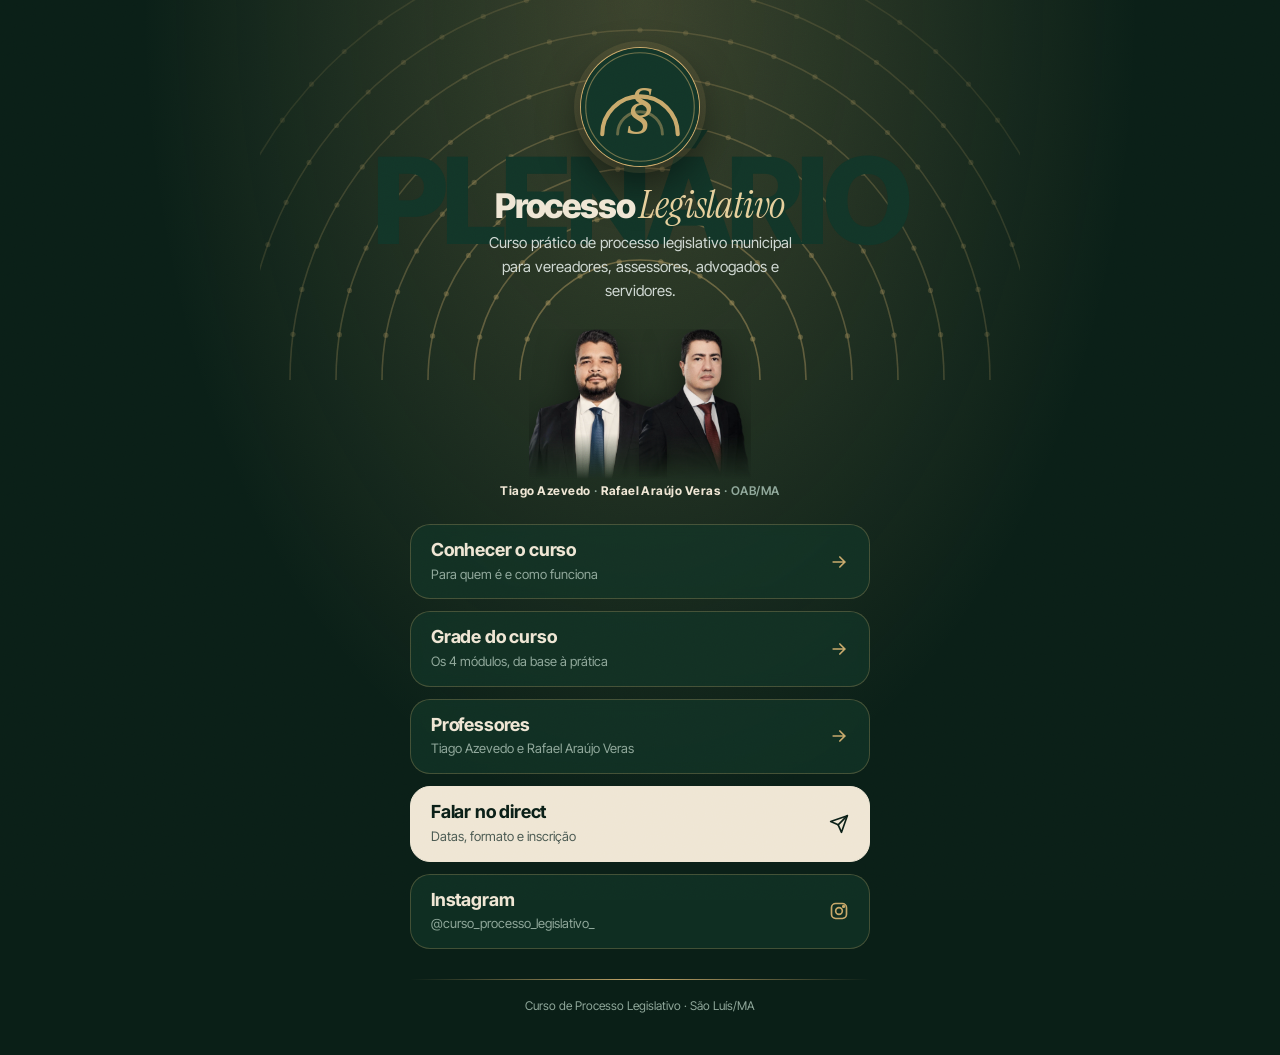
==== bio/index.html @ 1306e3df "Site principal e mini site da bio do Curso de Processo Legislativo Claude-Session: https://claude.ai" ====
<!doctype html><html lang="pt-BR"><head><meta charset="utf-8"><meta name="viewport" content="width=device-width,initial-scale=1,viewport-fit=cover">
<title>Curso de Processo Legislativo · Links</title><meta name="description" content="Links oficiais do Curso de Processo Legislativo: conheça o curso, a grade, os professores e fale no direct."><link rel="canonical" href="https://cursoprocessolegislativo.pages.dev/bio/"><meta name="theme-color" content="#0A1F17">
<meta property="og:type" content="website"><meta property="og:locale" content="pt_BR"><meta property="og:site_name" content="Curso de Processo Legislativo"><meta property="og:title" content="Curso de Processo Legislativo · Links"><meta property="og:description" content="Links oficiais do Curso de Processo Legislativo: conheça o curso, a grade, os professores e fale no direct."><meta property="og:url" content="https://cursoprocessolegislativo.pages.dev/bio/"><meta property="og:image" content="https://cursoprocessolegislativo.pages.dev/assets/og.jpg"><meta property="og:image:width" content="1200"><meta property="og:image:height" content="630"><meta name="twitter:card" content="summary_large_image">
<script>document.documentElement.classList.add('js')</script><link rel="icon" href="/assets/simbolo.svg" type="image/svg+xml"><link rel="apple-touch-icon" href="/assets/avatar.png"><link rel="preconnect" href="https://fonts.googleapis.com"><link rel="preconnect" href="https://fonts.gstatic.com" crossorigin><link href="https://fonts.googleapis.com/css2?family=Inter+Tight:wght@400;500;600;700;800&family=Instrument+Serif:ital@0;1&display=swap" rel="stylesheet"><link rel="stylesheet" href="/assets/estilo.css"><style>
.bio{position:relative;overflow:hidden;min-height:100svh;background:radial-gradient(ellipse at 50% 0%,rgba(200,169,107,.26),transparent 55%),var(--v);padding:48px 16px 40px}
.bio .arcos{position:absolute;left:50%;top:-40px;transform:translateX(-50%);width:760px;max-width:none;pointer-events:none;opacity:.75}
.bio .gig{position:absolute;left:50%;top:150px;transform:translateX(-50%);font:800 120px/.85 'Inter Tight';letter-spacing:-.05em;color:var(--v2);white-space:nowrap;pointer-events:none}
.bio .cx{position:relative;max-width:460px;margin:0 auto;text-align:center}
.bio .av{width:118px;height:118px;margin:0 auto;border-radius:50%;box-shadow:0 0 0 1px var(--la),0 0 0 7px rgba(200,169,107,.12),0 18px 40px rgba(0,0,0,.5)}
.bio h1{font-size:34px;margin:22px 0 8px}
.bio .sub{color:#cfd8d2;font-size:15px;max-width:34ch;margin:0 auto}
.bio .duo{display:flex;justify-content:center;margin:26px auto 4px;height:150px;position:relative}
.bio .duo img{height:150px;width:auto;filter:drop-shadow(0 14px 18px rgba(0,0,0,.5)) saturate(.92) sepia(.12);-webkit-mask-image:linear-gradient(180deg,#000 70%,transparent);mask-image:linear-gradient(180deg,#000 70%,transparent)}
.bio .duo img+img{margin-left:-28px}
.bio .nm{font:600 12px 'Inter Tight';color:var(--mu);letter-spacing:.04em}
.bio .nm b{color:var(--cr)}
.links{display:grid;gap:12px;margin-top:26px;text-align:left}
.lk{display:flex;align-items:center;gap:16px;min-height:72px;padding:14px 20px;border-radius:20px;text-decoration:none;border:1px solid var(--linha);background:rgba(18,53,40,.72);backdrop-filter:blur(6px);transition:transform .2s,border-color .2s}
.lk:hover{transform:translateY(-2px);border-color:var(--la)}
.lk .tx{flex:1}.lk b{display:block;font:700 18px/1.2 'Inter Tight';letter-spacing:-.01em}.lk small{display:block;color:var(--mu);font-size:13px;margin-top:3px}
.lk svg{width:20px;height:20px;flex:none;color:var(--la)}
.lk.cr{background:var(--cr);color:var(--v);border-color:var(--cr)}.lk.cr small{color:#4b5a52}.lk.cr svg{color:var(--v)}
.bio .pe{margin-top:30px;color:var(--mu);font-size:12px}
.bio .pe .fio{margin-bottom:16px}
</style></head>
<body><div class="grao" aria-hidden="true"></div>
<main class="bio"><svg class="arcos" viewBox="0 0 760 420" aria-hidden="true" preserveAspectRatio="xMidYMax meet"><path d="M260.0 420A120 120 0 0 1 500.0 420" fill="none" stroke="#C8A96B" stroke-opacity="0.550" stroke-width="1.6"/><circle cx="267.2" cy="379.0" r="2.6" fill="#C8A96B" fill-opacity="0.495"/><circle cx="288.1" cy="342.9" r="2.6" fill="#C8A96B" fill-opacity="0.495"/><circle cx="320.0" cy="316.1" r="2.6" fill="#C8A96B" fill-opacity="0.495"/><circle cx="359.2" cy="301.8" r="2.6" fill="#C8A96B" fill-opacity="0.495"/><circle cx="400.8" cy="301.8" r="2.6" fill="#C8A96B" fill-opacity="0.495"/><circle cx="440.0" cy="316.1" r="2.6" fill="#C8A96B" fill-opacity="0.495"/><circle cx="471.9" cy="342.9" r="2.6" fill="#C8A96B" fill-opacity="0.495"/><circle cx="492.8" cy="379.0" r="2.6" fill="#C8A96B" fill-opacity="0.495"/><path d="M214.0 420A166 166 0 0 1 546.0 420" fill="none" stroke="#C8A96B" stroke-opacity="0.495" stroke-width="1.6"/><circle cx="219.7" cy="377.0" r="2.6" fill="#C8A96B" fill-opacity="0.446"/><circle cx="236.2" cy="337.0" r="2.6" fill="#C8A96B" fill-opacity="0.446"/><circle cx="262.6" cy="302.6" r="2.6" fill="#C8A96B" fill-opacity="0.446"/><circle cx="297.0" cy="276.2" r="2.6" fill="#C8A96B" fill-opacity="0.446"/><circle cx="337.0" cy="259.7" r="2.6" fill="#C8A96B" fill-opacity="0.446"/><circle cx="380.0" cy="254.0" r="2.6" fill="#C8A96B" fill-opacity="0.446"/><circle cx="423.0" cy="259.7" r="2.6" fill="#C8A96B" fill-opacity="0.446"/><circle cx="463.0" cy="276.2" r="2.6" fill="#C8A96B" fill-opacity="0.446"/><circle cx="497.4" cy="302.6" r="2.6" fill="#C8A96B" fill-opacity="0.446"/><circle cx="523.8" cy="337.0" r="2.6" fill="#C8A96B" fill-opacity="0.446"/><circle cx="540.3" cy="377.0" r="2.6" fill="#C8A96B" fill-opacity="0.446"/><path d="M168.0 420A212 212 0 0 1 592.0 420" fill="none" stroke="#C8A96B" stroke-opacity="0.440" stroke-width="1.6"/><circle cx="172.6" cy="375.9" r="2.6" fill="#C8A96B" fill-opacity="0.396"/><circle cx="186.3" cy="333.8" r="2.6" fill="#C8A96B" fill-opacity="0.396"/><circle cx="208.5" cy="295.4" r="2.6" fill="#C8A96B" fill-opacity="0.396"/><circle cx="238.1" cy="262.5" r="2.6" fill="#C8A96B" fill-opacity="0.396"/><circle cx="274.0" cy="236.4" r="2.6" fill="#C8A96B" fill-opacity="0.396"/><circle cx="314.5" cy="218.4" r="2.6" fill="#C8A96B" fill-opacity="0.396"/><circle cx="357.8" cy="209.2" r="2.6" fill="#C8A96B" fill-opacity="0.396"/><circle cx="402.2" cy="209.2" r="2.6" fill="#C8A96B" fill-opacity="0.396"/><circle cx="445.5" cy="218.4" r="2.6" fill="#C8A96B" fill-opacity="0.396"/><circle cx="486.0" cy="236.4" r="2.6" fill="#C8A96B" fill-opacity="0.396"/><circle cx="521.9" cy="262.5" r="2.6" fill="#C8A96B" fill-opacity="0.396"/><circle cx="551.5" cy="295.4" r="2.6" fill="#C8A96B" fill-opacity="0.396"/><circle cx="573.7" cy="333.8" r="2.6" fill="#C8A96B" fill-opacity="0.396"/><circle cx="587.4" cy="375.9" r="2.6" fill="#C8A96B" fill-opacity="0.396"/><path d="M122.0 420A258 258 0 0 1 638.0 420" fill="none" stroke="#C8A96B" stroke-opacity="0.385" stroke-width="1.6"/><circle cx="125.9" cy="375.2" r="2.6" fill="#C8A96B" fill-opacity="0.347"/><circle cx="137.6" cy="331.8" r="2.6" fill="#C8A96B" fill-opacity="0.347"/><circle cx="156.6" cy="291.0" r="2.6" fill="#C8A96B" fill-opacity="0.347"/><circle cx="182.4" cy="254.2" r="2.6" fill="#C8A96B" fill-opacity="0.347"/><circle cx="214.2" cy="222.4" r="2.6" fill="#C8A96B" fill-opacity="0.347"/><circle cx="251.0" cy="196.6" r="2.6" fill="#C8A96B" fill-opacity="0.347"/><circle cx="291.8" cy="177.6" r="2.6" fill="#C8A96B" fill-opacity="0.347"/><circle cx="335.2" cy="165.9" r="2.6" fill="#C8A96B" fill-opacity="0.347"/><circle cx="380.0" cy="162.0" r="2.6" fill="#C8A96B" fill-opacity="0.347"/><circle cx="424.8" cy="165.9" r="2.6" fill="#C8A96B" fill-opacity="0.347"/><circle cx="468.2" cy="177.6" r="2.6" fill="#C8A96B" fill-opacity="0.347"/><circle cx="509.0" cy="196.6" r="2.6" fill="#C8A96B" fill-opacity="0.347"/><circle cx="545.8" cy="222.4" r="2.6" fill="#C8A96B" fill-opacity="0.347"/><circle cx="577.6" cy="254.2" r="2.6" fill="#C8A96B" fill-opacity="0.347"/><circle cx="603.4" cy="291.0" r="2.6" fill="#C8A96B" fill-opacity="0.347"/><circle cx="622.4" cy="331.8" r="2.6" fill="#C8A96B" fill-opacity="0.347"/><circle cx="634.1" cy="375.2" r="2.6" fill="#C8A96B" fill-opacity="0.347"/><path d="M76.0 420A304 304 0 0 1 684.0 420" fill="none" stroke="#C8A96B" stroke-opacity="0.330" stroke-width="1.6"/><circle cx="79.4" cy="374.7" r="2.6" fill="#C8A96B" fill-opacity="0.297"/><circle cx="89.5" cy="330.4" r="2.6" fill="#C8A96B" fill-opacity="0.297"/><circle cx="106.1" cy="288.1" r="2.6" fill="#C8A96B" fill-opacity="0.297"/><circle cx="128.8" cy="248.8" r="2.6" fill="#C8A96B" fill-opacity="0.297"/><circle cx="157.2" cy="213.2" r="2.6" fill="#C8A96B" fill-opacity="0.297"/><circle cx="190.5" cy="182.3" r="2.6" fill="#C8A96B" fill-opacity="0.297"/><circle cx="228.0" cy="156.7" r="2.6" fill="#C8A96B" fill-opacity="0.297"/><circle cx="268.9" cy="137.0" r="2.6" fill="#C8A96B" fill-opacity="0.297"/><circle cx="312.4" cy="123.6" r="2.6" fill="#C8A96B" fill-opacity="0.297"/><circle cx="357.3" cy="116.9" r="2.6" fill="#C8A96B" fill-opacity="0.297"/><circle cx="402.7" cy="116.9" r="2.6" fill="#C8A96B" fill-opacity="0.297"/><circle cx="447.6" cy="123.6" r="2.6" fill="#C8A96B" fill-opacity="0.297"/><circle cx="491.1" cy="137.0" r="2.6" fill="#C8A96B" fill-opacity="0.297"/><circle cx="532.0" cy="156.7" r="2.6" fill="#C8A96B" fill-opacity="0.297"/><circle cx="569.5" cy="182.3" r="2.6" fill="#C8A96B" fill-opacity="0.297"/><circle cx="602.8" cy="213.2" r="2.6" fill="#C8A96B" fill-opacity="0.297"/><circle cx="631.2" cy="248.8" r="2.6" fill="#C8A96B" fill-opacity="0.297"/><circle cx="653.9" cy="288.1" r="2.6" fill="#C8A96B" fill-opacity="0.297"/><circle cx="670.5" cy="330.4" r="2.6" fill="#C8A96B" fill-opacity="0.297"/><circle cx="680.6" cy="374.7" r="2.6" fill="#C8A96B" fill-opacity="0.297"/><path d="M30.0 420A350 350 0 0 1 730.0 420" fill="none" stroke="#C8A96B" stroke-opacity="0.275" stroke-width="1.6"/><circle cx="33.0" cy="374.3" r="2.6" fill="#C8A96B" fill-opacity="0.248"/><circle cx="41.9" cy="329.4" r="2.6" fill="#C8A96B" fill-opacity="0.248"/><circle cx="56.6" cy="286.1" r="2.6" fill="#C8A96B" fill-opacity="0.248"/><circle cx="76.9" cy="245.0" r="2.6" fill="#C8A96B" fill-opacity="0.248"/><circle cx="102.3" cy="206.9" r="2.6" fill="#C8A96B" fill-opacity="0.248"/><circle cx="132.5" cy="172.5" r="2.6" fill="#C8A96B" fill-opacity="0.248"/><circle cx="166.9" cy="142.3" r="2.6" fill="#C8A96B" fill-opacity="0.248"/><circle cx="205.0" cy="116.9" r="2.6" fill="#C8A96B" fill-opacity="0.248"/><circle cx="246.1" cy="96.6" r="2.6" fill="#C8A96B" fill-opacity="0.248"/><circle cx="289.4" cy="81.9" r="2.6" fill="#C8A96B" fill-opacity="0.248"/><circle cx="334.3" cy="73.0" r="2.6" fill="#C8A96B" fill-opacity="0.248"/><circle cx="380.0" cy="70.0" r="2.6" fill="#C8A96B" fill-opacity="0.248"/><circle cx="425.7" cy="73.0" r="2.6" fill="#C8A96B" fill-opacity="0.248"/><circle cx="470.6" cy="81.9" r="2.6" fill="#C8A96B" fill-opacity="0.248"/><circle cx="513.9" cy="96.6" r="2.6" fill="#C8A96B" fill-opacity="0.248"/><circle cx="555.0" cy="116.9" r="2.6" fill="#C8A96B" fill-opacity="0.248"/><circle cx="593.1" cy="142.3" r="2.6" fill="#C8A96B" fill-opacity="0.248"/><circle cx="627.5" cy="172.5" r="2.6" fill="#C8A96B" fill-opacity="0.248"/><circle cx="657.7" cy="206.9" r="2.6" fill="#C8A96B" fill-opacity="0.248"/><circle cx="683.1" cy="245.0" r="2.6" fill="#C8A96B" fill-opacity="0.248"/><circle cx="703.4" cy="286.1" r="2.6" fill="#C8A96B" fill-opacity="0.248"/><circle cx="718.1" cy="329.4" r="2.6" fill="#C8A96B" fill-opacity="0.248"/><circle cx="727.0" cy="374.3" r="2.6" fill="#C8A96B" fill-opacity="0.248"/><path d="M-16.0 420A396 396 0 0 1 776.0 420" fill="none" stroke="#C8A96B" stroke-opacity="0.220" stroke-width="1.6"/><circle cx="-13.3" cy="374.0" r="2.6" fill="#C8A96B" fill-opacity="0.198"/><circle cx="-5.3" cy="328.7" r="2.6" fill="#C8A96B" fill-opacity="0.198"/><circle cx="7.9" cy="284.6" r="2.6" fill="#C8A96B" fill-opacity="0.198"/><circle cx="26.1" cy="242.3" r="2.6" fill="#C8A96B" fill-opacity="0.198"/><circle cx="49.1" cy="202.4" r="2.6" fill="#C8A96B" fill-opacity="0.198"/><circle cx="76.6" cy="165.5" r="2.6" fill="#C8A96B" fill-opacity="0.198"/><circle cx="108.2" cy="132.0" r="2.6" fill="#C8A96B" fill-opacity="0.198"/><circle cx="143.5" cy="102.4" r="2.6" fill="#C8A96B" fill-opacity="0.198"/><circle cx="182.0" cy="77.1" r="2.6" fill="#C8A96B" fill-opacity="0.198"/><circle cx="223.2" cy="56.4" r="2.6" fill="#C8A96B" fill-opacity="0.198"/><circle cx="266.4" cy="40.6" r="2.6" fill="#C8A96B" fill-opacity="0.198"/><circle cx="311.2" cy="30.0" r="2.6" fill="#C8A96B" fill-opacity="0.198"/><circle cx="357.0" cy="24.7" r="2.6" fill="#C8A96B" fill-opacity="0.198"/><circle cx="403.0" cy="24.7" r="2.6" fill="#C8A96B" fill-opacity="0.198"/><circle cx="448.8" cy="30.0" r="2.6" fill="#C8A96B" fill-opacity="0.198"/><circle cx="493.6" cy="40.6" r="2.6" fill="#C8A96B" fill-opacity="0.198"/><circle cx="536.8" cy="56.4" r="2.6" fill="#C8A96B" fill-opacity="0.198"/><circle cx="578.0" cy="77.1" r="2.6" fill="#C8A96B" fill-opacity="0.198"/><circle cx="616.5" cy="102.4" r="2.6" fill="#C8A96B" fill-opacity="0.198"/><circle cx="651.8" cy="132.0" r="2.6" fill="#C8A96B" fill-opacity="0.198"/><circle cx="683.4" cy="165.5" r="2.6" fill="#C8A96B" fill-opacity="0.198"/><circle cx="710.9" cy="202.4" r="2.6" fill="#C8A96B" fill-opacity="0.198"/><circle cx="733.9" cy="242.3" r="2.6" fill="#C8A96B" fill-opacity="0.198"/><circle cx="752.1" cy="284.6" r="2.6" fill="#C8A96B" fill-opacity="0.198"/><circle cx="765.3" cy="328.7" r="2.6" fill="#C8A96B" fill-opacity="0.198"/><circle cx="773.3" cy="374.0" r="2.6" fill="#C8A96B" fill-opacity="0.198"/><path d="M-62.0 420A442 442 0 0 1 822.0 420" fill="none" stroke="#C8A96B" stroke-opacity="0.165" stroke-width="1.6"/><circle cx="-59.6" cy="373.8" r="2.6" fill="#C8A96B" fill-opacity="0.149"/><circle cx="-52.3" cy="328.1" r="2.6" fill="#C8A96B" fill-opacity="0.149"/><circle cx="-40.4" cy="283.4" r="2.6" fill="#C8A96B" fill-opacity="0.149"/><circle cx="-23.8" cy="240.2" r="2.6" fill="#C8A96B" fill-opacity="0.149"/><circle cx="-2.8" cy="199.0" r="2.6" fill="#C8A96B" fill-opacity="0.149"/><circle cx="22.4" cy="160.2" r="2.6" fill="#C8A96B" fill-opacity="0.149"/><circle cx="51.5" cy="124.2" r="2.6" fill="#C8A96B" fill-opacity="0.149"/><circle cx="84.2" cy="91.5" r="2.6" fill="#C8A96B" fill-opacity="0.149"/><circle cx="120.2" cy="62.4" r="2.6" fill="#C8A96B" fill-opacity="0.149"/><circle cx="159.0" cy="37.2" r="2.6" fill="#C8A96B" fill-opacity="0.149"/><circle cx="200.2" cy="16.2" r="2.6" fill="#C8A96B" fill-opacity="0.149"/><circle cx="243.4" cy="-0.4" r="2.6" fill="#C8A96B" fill-opacity="0.149"/><circle cx="288.1" cy="-12.3" r="2.6" fill="#C8A96B" fill-opacity="0.149"/><circle cx="333.8" cy="-19.6" r="2.6" fill="#C8A96B" fill-opacity="0.149"/><circle cx="380.0" cy="-22.0" r="2.6" fill="#C8A96B" fill-opacity="0.149"/><circle cx="426.2" cy="-19.6" r="2.6" fill="#C8A96B" fill-opacity="0.149"/><circle cx="471.9" cy="-12.3" r="2.6" fill="#C8A96B" fill-opacity="0.149"/><circle cx="516.6" cy="-0.4" r="2.6" fill="#C8A96B" fill-opacity="0.149"/><circle cx="559.8" cy="16.2" r="2.6" fill="#C8A96B" fill-opacity="0.149"/><circle cx="601.0" cy="37.2" r="2.6" fill="#C8A96B" fill-opacity="0.149"/><circle cx="639.8" cy="62.4" r="2.6" fill="#C8A96B" fill-opacity="0.149"/><circle cx="675.8" cy="91.5" r="2.6" fill="#C8A96B" fill-opacity="0.149"/><circle cx="708.5" cy="124.2" r="2.6" fill="#C8A96B" fill-opacity="0.149"/><circle cx="737.6" cy="160.2" r="2.6" fill="#C8A96B" fill-opacity="0.149"/><circle cx="762.8" cy="199.0" r="2.6" fill="#C8A96B" fill-opacity="0.149"/><circle cx="783.8" cy="240.2" r="2.6" fill="#C8A96B" fill-opacity="0.149"/><circle cx="800.4" cy="283.4" r="2.6" fill="#C8A96B" fill-opacity="0.149"/><circle cx="812.3" cy="328.1" r="2.6" fill="#C8A96B" fill-opacity="0.149"/><circle cx="819.6" cy="373.8" r="2.6" fill="#C8A96B" fill-opacity="0.149"/></svg><div class="gig" aria-hidden="true">PLENÁRIO</div>
<div class="cx">
 <img class="av" src="/assets/simbolo.svg" alt="Símbolo do Curso de Processo Legislativo" width="118" height="118">
 <h1 class="t">Processo <span class="it">Legislativo</span></h1>
 <p class="sub">Curso prático de processo legislativo municipal para vereadores, assessores, advogados e servidores.</p>
 <div class="duo" aria-hidden="true"><img src="/assets/tiago.webp" alt="" width="139" height="150"><img src="/assets/rafael.webp" alt="" width="112" height="150"></div>
 <div class="nm"><b>Tiago Azevedo</b> · <b>Rafael Araújo Veras</b> · OAB/MA</div>
 <nav class="links" aria-label="Links"><a class="lk li" href="/#publico"><span class="tx"><b>Conhecer o curso</b><small>Para quem é e como funciona</small></span><svg viewBox="0 0 24 24" fill="none" stroke="currentColor" stroke-width="2" stroke-linecap="round" aria-hidden="true"><path d="M5 12h14M13 6l6 6-6 6"/></svg></a><a class="lk li" href="/#grade"><span class="tx"><b>Grade do curso</b><small>Os 4 módulos, da base à prática</small></span><svg viewBox="0 0 24 24" fill="none" stroke="currentColor" stroke-width="2" stroke-linecap="round" aria-hidden="true"><path d="M5 12h14M13 6l6 6-6 6"/></svg></a><a class="lk li" href="/#professores"><span class="tx"><b>Professores</b><small>Tiago Azevedo e Rafael Araújo Veras</small></span><svg viewBox="0 0 24 24" fill="none" stroke="currentColor" stroke-width="2" stroke-linecap="round" aria-hidden="true"><path d="M5 12h14M13 6l6 6-6 6"/></svg></a><a class="lk cr" href="https://ig.me/m/curso_processo_legislativo_" target="_blank" rel="noopener"><span class="tx"><b>Falar no direct</b><small>Datas, formato e inscrição</small></span><svg viewBox="0 0 24 24" fill="none" stroke="currentColor" stroke-width="2" stroke-linecap="round" stroke-linejoin="round" aria-hidden="true"><path d="M22 2 11 13"/><path d="M22 2 15 22l-4-9-9-4 20-7z"/></svg></a><a class="lk li" href="https://instagram.com/curso_processo_legislativo_" target="_blank" rel="noopener"><span class="tx"><b>Instagram</b><small>@curso_processo_legislativo_</small></span><svg viewBox="0 0 24 24" fill="none" stroke="currentColor" stroke-width="2" aria-hidden="true"><rect x="3" y="3" width="18" height="18" rx="5"/><circle cx="12" cy="12" r="4"/><circle cx="17.5" cy="6.5" r="1" fill="currentColor"/></svg></a></nav>
 <div class="pe"><hr class="fio">Curso de Processo Legislativo · São Luís/MA</div>
</div></main></body></html>
---- assets/estilo.css ----
/* Curso de Processo Legislativo · identidade "Hemiciclo Premium" (conta Leandro, 08/11/2026) */
:root{--v:#0A1F17;--v2:#123528;--cr:#EFE6D4;--la:#C8A96B;--la2:#E6CF9C;--mu:#8FA79A;--linha:rgba(200,169,107,.28);--g:clamp(16px,5vw,72px);--max:1200px}
*{box-sizing:border-box;margin:0;padding:0}
html{scroll-behavior:smooth;-webkit-text-size-adjust:100%}
body{background:var(--v);color:var(--cr);font:400 17px/1.6 'Inter Tight',system-ui,sans-serif;overflow-x:clip;-webkit-font-smoothing:antialiased}
img{display:block;max-width:100%}
a{color:inherit}
.it{font-family:'Instrument Serif',Georgia,serif;font-style:italic;font-weight:400;letter-spacing:-.01em;color:var(--la2)}
.rot{font:600 12px/1.2 'Inter Tight';letter-spacing:.24em;text-transform:uppercase;color:var(--la)}
.t{font-weight:800;letter-spacing:-.035em;line-height:1}
.t .it{font-size:1.14em;line-height:.9}
.grao{position:fixed;inset:0;pointer-events:none;z-index:50;opacity:.08;mix-blend-mode:overlay;background-image:url("data:image/svg+xml,%3Csvg xmlns='http://www.w3.org/2000/svg' width='220' height='220'%3E%3Cfilter id='n'%3E%3CfeTurbulence type='fractalNoise' baseFrequency='.9' numOctaves='3'/%3E%3C/filter%3E%3Crect width='100%25' height='100%25' filter='url(%23n)'/%3E%3C/svg%3E")}
.wrap{width:100%;max-width:var(--max);margin:0 auto;padding:0 var(--g)}
.fio{height:1px;background:linear-gradient(90deg,transparent,var(--la),transparent);border:0}
/* marca */
.marca{display:flex;align-items:center;gap:12px;text-decoration:none}
.marca img{width:46px;height:46px}
.marca b{display:block;font:800 19px/1 'Inter Tight';letter-spacing:-.03em}
.marca b .it{font-size:22px}
.marca small{display:block;font:600 9px/1 'Inter Tight';letter-spacing:.3em;text-transform:uppercase;color:var(--mu);margin-top:6px}
/* botões */
.btn{display:inline-flex;align-items:center;justify-content:center;gap:10px;min-height:52px;padding:0 26px;border-radius:99px;font:700 16px/1 'Inter Tight';text-decoration:none;transition:transform .2s,background .2s,border-color .2s}
.btn:hover{transform:translateY(-2px)}
.btn-cr{background:var(--cr);color:var(--v)}
.btn-cr:hover{background:#fff}
.btn-li{border:1px solid var(--linha);color:var(--cr)}
.btn-li:hover{border-color:var(--la)}
.btn svg{width:18px;height:18px;flex:none}
:focus-visible{outline:2px solid var(--la);outline-offset:3px}
/* topo */
.topo{position:absolute;top:0;left:0;right:0;z-index:10;padding:20px 0}
.topo .wrap{display:flex;align-items:center;justify-content:space-between;gap:16px}
.topo nav{display:flex;gap:28px;font:600 14px 'Inter Tight'}
.topo nav a{text-decoration:none;color:var(--mu)}
.topo nav a:hover{color:var(--cr)}
.topo .btn{min-height:42px;padding:0 18px;font-size:14px}
@media (max-width:900px){.topo nav{display:none}}
@media (max-width:420px){.topo .btn{display:none}}
/* herói */
.heroi{position:relative;overflow:hidden;min-height:100svh;padding:110px 0 56px;background:radial-gradient(ellipse at 62% 28%,rgba(200,169,107,.24),transparent 58%),var(--v);display:flex;flex-direction:column;justify-content:flex-end}
.heroi .arcos{position:absolute;right:-12%;bottom:-6%;width:min(1100px,130vw);opacity:.9;pointer-events:none}
.heroi .gigante{position:absolute;left:50%;top:20%;transform:translateX(-50%);font:800 clamp(110px,21vw,330px)/.85 'Inter Tight';letter-spacing:-.05em;color:var(--v2);white-space:nowrap;pointer-events:none;user-select:none}
.heroi .pessoas{position:absolute;left:46%;transform:translateX(-6%);bottom:0;width:min(800px,54vw);height:min(88svh,860px);pointer-events:none;-webkit-mask-image:linear-gradient(180deg,#000 72%,transparent 97%);mask-image:linear-gradient(180deg,#000 72%,transparent 97%)}
.heroi .pessoas img{position:absolute;bottom:0;height:auto;filter:drop-shadow(0 30px 40px rgba(0,0,0,.55)) saturate(.92) contrast(1.06) sepia(.12)}
.heroi .p-r{right:0;width:45%}
.heroi .p-t{left:4%;width:58%}
.heroi .degrade{position:absolute;left:0;right:0;bottom:0;height:52%;background:linear-gradient(180deg,transparent,var(--v) 72%);pointer-events:none}
.heroi .texto{position:relative;z-index:2;max-width:620px}
.heroi h1{font-size:clamp(46px,7vw,96px);margin:16px 0 20px}
.heroi p.sub{color:#cfd8d2;font-size:clamp(17px,1.6vw,20px);max-width:520px}
.heroi .acoes{display:flex;flex-wrap:wrap;gap:12px;margin-top:28px}
.heroi .nomes{margin-top:34px;font:600 13px 'Inter Tight';color:var(--mu)}
.heroi .nomes b{color:var(--cr)}
@media (max-width:900px){
 .heroi{padding-top:86px;justify-content:flex-start}
 .heroi .gigante{top:120px;font-size:30vw}
 .heroi .pessoas{position:relative;left:auto;transform:none;margin:0 auto -6%;width:100%;max-width:520px;height:auto;aspect-ratio:1/1;-webkit-mask-image:linear-gradient(180deg,#000 58%,transparent 92%);mask-image:linear-gradient(180deg,#000 58%,transparent 92%)}
 .heroi .rot{letter-spacing:.18em}
 .heroi .degrade{height:62%}
 .heroi .arcos{right:-40%;bottom:30%;width:160vw}
}
/* seções */
section{position:relative}
.sec{padding:clamp(72px,10vw,140px) 0}
.sec h2{font-size:clamp(36px,5vw,64px);max-width:16ch;margin:14px 0 18px}
.sec .lead{color:#cfd8d2;max-width:56ch;font-size:clamp(17px,1.5vw,19px)}
.musgo{background:var(--v2)}
.creme{background:var(--cr);color:var(--v)}
.creme .it{color:#8A6A2E}
.creme .rot{color:#8A6A2E}
.creme .lead{color:#3c4a43}
/* para quem é */
.publico{display:grid;grid-template-columns:repeat(4,1fr);gap:16px;margin-top:44px}
.publico article{border:1px solid var(--linha);border-radius:22px;padding:26px 22px;background:rgba(18,53,40,.5)}
.publico .n{font-family:'Instrument Serif';font-style:italic;color:var(--la2);font-size:40px;line-height:1}
.publico h3{font:700 21px/1.2 'Inter Tight';letter-spacing:-.02em;margin:18px 0 8px}
.publico p{color:var(--mu);font-size:15px}
@media (max-width:900px){.publico{grid-template-columns:1fr 1fr}}
@media (max-width:520px){.publico{grid-template-columns:1fr}}
/* domínio */
.dominio{display:grid;grid-template-columns:1fr 1.3fr;gap:clamp(32px,6vw,90px);align-items:start}
.lista{list-style:none}
.lista li{display:flex;gap:20px;align-items:baseline;padding:18px 0;border-top:1px solid var(--linha);font:600 clamp(17px,1.6vw,20px)/1.35 'Inter Tight'}
.lista li:last-child{border-bottom:1px solid var(--linha)}
.lista li span{font-family:'Instrument Serif';font-style:italic;color:var(--la2);font-size:28px;min-width:42px;font-weight:400}
@media (max-width:900px){.dominio{grid-template-columns:1fr}}
/* módulos */
.modulos{display:grid;grid-template-columns:repeat(2,1fr);gap:18px;margin-top:48px}
.mod{position:relative;overflow:hidden;border-radius:26px;padding:34px 30px;background:var(--v);border:1px solid var(--linha)}
.mod .num{position:absolute;right:18px;top:-6px;font:800 140px/1 'Inter Tight';letter-spacing:-.06em;color:var(--v2);pointer-events:none}
.mod .rot{position:relative}
.mod h3{position:relative;font:800 clamp(24px,2.4vw,30px)/1.1 'Inter Tight';letter-spacing:-.03em;margin:12px 0 18px;max-width:15ch}
.mod ul{position:relative;list-style:none;display:grid;gap:10px}
.mod li{padding-left:22px;position:relative;color:#cfd8d2;font-size:16px}
.mod li::before{content:"§";position:absolute;left:0;top:0;font-family:'Instrument Serif';font-style:italic;color:var(--la)}
.mod .pratica{position:relative;margin-top:20px;padding-top:16px;border-top:1px solid var(--linha);font-size:15px;color:var(--mu)}
.mod .pratica b{color:var(--la2);font-weight:600}
@media (max-width:760px){.modulos{grid-template-columns:1fr}.mod .num{font-size:110px}}
/* professores */
.profs{display:grid;grid-template-columns:1fr 1fr;gap:22px;margin-top:48px}
.prof{position:relative;overflow:hidden;border-radius:28px;background:radial-gradient(ellipse at 50% 20%,rgba(200,169,107,.25),transparent 60%),var(--v);min-height:560px;display:flex;flex-direction:column;justify-content:flex-end;padding:28px;color:var(--cr)}
.prof .arc{position:absolute;left:50%;transform:translateX(-50%);bottom:28%;width:140%;opacity:.7}
.prof img{position:absolute;left:50%;transform:translateX(-50%);bottom:24%;height:76%;width:auto;max-width:none;filter:drop-shadow(0 24px 30px rgba(0,0,0,.5)) saturate(.92) contrast(1.06) sepia(.12)}
.prof::after{content:"";position:absolute;left:0;right:0;bottom:0;height:55%;background:linear-gradient(180deg,transparent,var(--v) 55%)}
.prof .info{position:relative;z-index:2}
.prof h3{font:800 clamp(26px,2.6vw,34px)/1.05 'Inter Tight';letter-spacing:-.03em}
.prof .cargo{margin-top:10px;color:#cfd8d2;font-size:16px;max-width:38ch}
.prof .oab{margin-top:14px;display:inline-block;font:600 12px 'Inter Tight';letter-spacing:.2em;text-transform:uppercase;color:var(--la);border:1px solid var(--linha);padding:8px 12px;border-radius:99px}
@media (max-width:760px){.profs{grid-template-columns:1fr}.prof{min-height:520px}}
/* como funciona */
.passos{display:grid;grid-template-columns:repeat(4,1fr);gap:0;margin-top:48px;border-top:1px solid rgba(10,31,23,.2)}
.passos div{padding:26px 22px 8px 0}
.passos .n{font-family:'Instrument Serif';font-style:italic;font-size:46px;line-height:1;color:#8A6A2E}
.passos h3{font:700 20px/1.2 'Inter Tight';letter-spacing:-.02em;margin:14px 0 8px}
.passos p{color:#3c4a43;font-size:15px}
@media (max-width:900px){.passos{grid-template-columns:1fr 1fr}}
@media (max-width:520px){.passos{grid-template-columns:1fr}.passos div{padding-right:0;border-bottom:1px solid rgba(10,31,23,.15);padding-bottom:22px}}
/* faq */
.faq{max-width:820px;margin-top:40px}
.faq details{border-top:1px solid var(--linha)}
.faq details:last-child{border-bottom:1px solid var(--linha)}
.faq summary{list-style:none;cursor:pointer;display:flex;justify-content:space-between;gap:20px;padding:22px 0;font:700 clamp(17px,1.6vw,20px)/1.3 'Inter Tight'}
.faq summary::-webkit-details-marker{display:none}
.faq summary::after{content:"+";font-family:'Instrument Serif';font-style:italic;font-size:30px;line-height:.8;color:var(--la);transition:transform .25s}
.faq details[open] summary::after{transform:rotate(45deg)}
.faq details p{padding:0 0 22px;color:#cfd8d2;max-width:64ch}
/* chamada final */
.final{position:relative;overflow:hidden;text-align:center;padding:clamp(90px,12vw,160px) 0}
.final .arcos{position:absolute;left:50%;bottom:-2px;transform:translateX(-50%);width:min(1200px,160vw);pointer-events:none}
.final h2{font-size:clamp(40px,6vw,80px);margin:14px auto 18px;max-width:14ch;position:relative}
.final .rot,.final .lead{position:relative}
.final .lead{margin:0 auto}
.final .acoes{display:flex;flex-wrap:wrap;justify-content:center;gap:12px;margin-top:32px;position:relative}
/* rodapé */
footer{padding:40px 0 34px;color:var(--mu);font-size:14px}
footer .linha{display:flex;flex-wrap:wrap;justify-content:space-between;align-items:center;gap:18px;margin-top:28px}
footer .gigante{font:800 clamp(36px,9.2vw,124px)/.85 'Inter Tight';letter-spacing:-.05em;color:var(--v2);white-space:nowrap;overflow:hidden}
footer .gigante .it{color:#1d4a39}
/* aparecer */
.js .rev{opacity:0;transform:translateY(24px);transition:opacity .8s ease,transform .8s ease}
.js .rev.on{opacity:1;transform:none}
@media (prefers-reduced-motion:reduce){.js .rev{opacity:1;transform:none;transition:none}html{scroll-behavior:auto}}
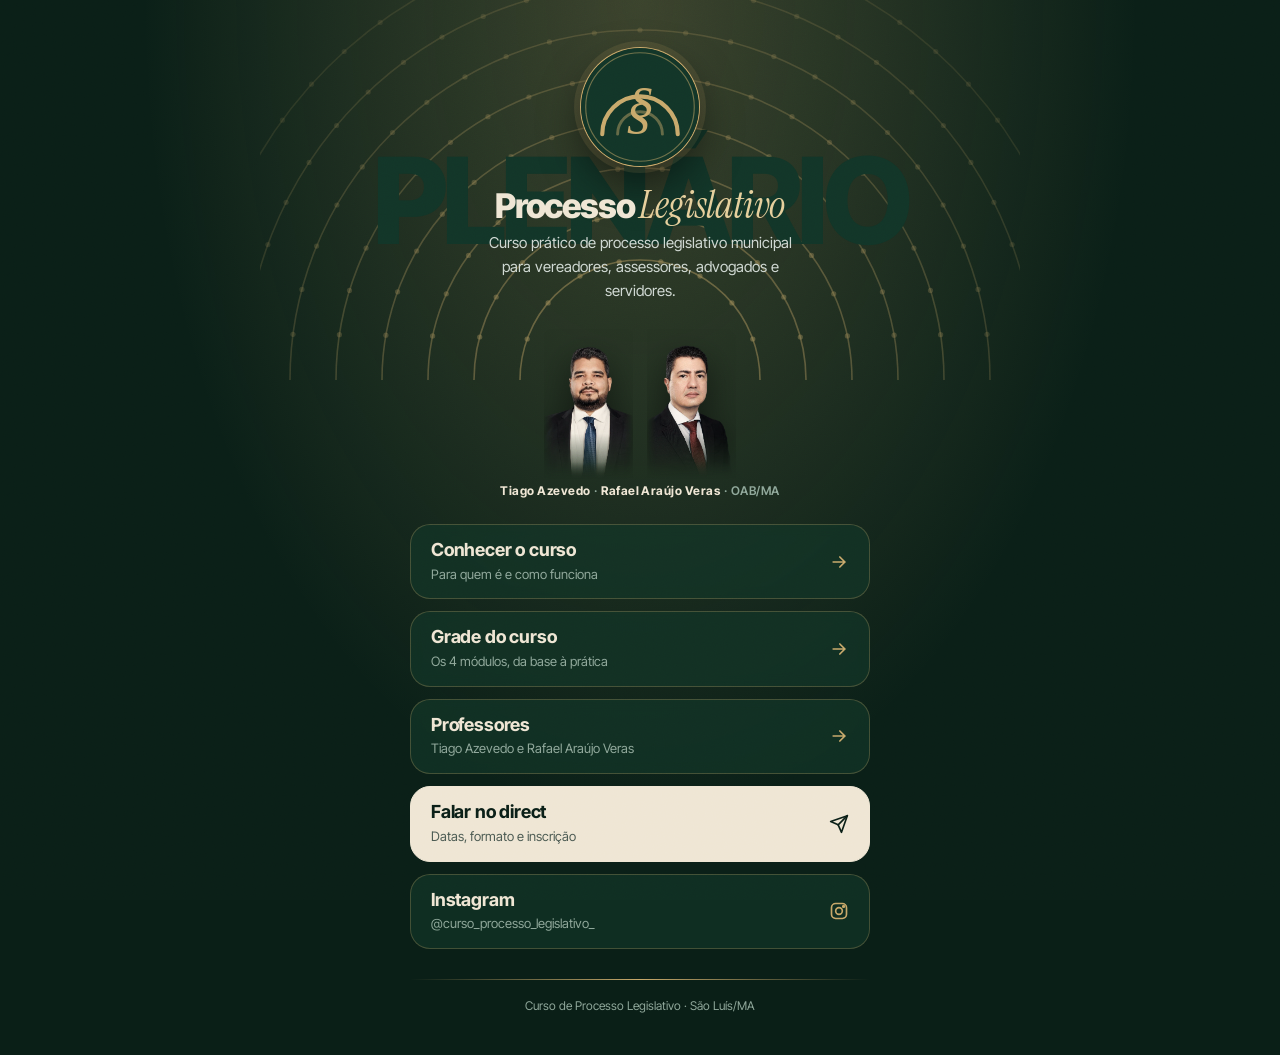
==== commit 16e764e8: "Os dois professores no mesmo patamar em todas as imagens (10/11)" ====
--- a/bio/index.html
+++ b/bio/index.html
@@ -11,7 +11,7 @@
 .bio .sub{color:#cfd8d2;font-size:15px;max-width:34ch;margin:0 auto}
 .bio .duo{display:flex;justify-content:center;margin:26px auto 4px;height:150px;position:relative}
 .bio .duo img{height:150px;width:auto;filter:drop-shadow(0 14px 18px rgba(0,0,0,.5)) saturate(.92) sepia(.12);-webkit-mask-image:linear-gradient(180deg,#000 70%,transparent);mask-image:linear-gradient(180deg,#000 70%,transparent)}
-.bio .duo img+img{margin-left:-28px}
+.bio .duo img+img{margin-left:14px}
 .bio .nm{font:600 12px 'Inter Tight';color:var(--mu);letter-spacing:.04em}
 .bio .nm b{color:var(--cr)}
 .links{display:grid;gap:12px;margin-top:26px;text-align:left}
@@ -29,7 +29,7 @@
  <img class="av" src="/assets/simbolo.svg" alt="Símbolo do Curso de Processo Legislativo" width="118" height="118">
  <h1 class="t">Processo <span class="it">Legislativo</span></h1>
  <p class="sub">Curso prático de processo legislativo municipal para vereadores, assessores, advogados e servidores.</p>
- <div class="duo" aria-hidden="true"><img src="/assets/tiago.webp" alt="" width="139" height="150"><img src="/assets/rafael.webp" alt="" width="112" height="150"></div>
+ <div class="duo" aria-hidden="true"><img src="/assets/tiago.webp" alt="" width="89" height="150"><img src="/assets/rafael.webp" alt="" width="89" height="150"></div>
  <div class="nm"><b>Tiago Azevedo</b> · <b>Rafael Araújo Veras</b> · OAB/MA</div>
  <nav class="links" aria-label="Links"><a class="lk li" href="/#publico"><span class="tx"><b>Conhecer o curso</b><small>Para quem é e como funciona</small></span><svg viewBox="0 0 24 24" fill="none" stroke="currentColor" stroke-width="2" stroke-linecap="round" aria-hidden="true"><path d="M5 12h14M13 6l6 6-6 6"/></svg></a><a class="lk li" href="/#grade"><span class="tx"><b>Grade do curso</b><small>Os 4 módulos, da base à prática</small></span><svg viewBox="0 0 24 24" fill="none" stroke="currentColor" stroke-width="2" stroke-linecap="round" aria-hidden="true"><path d="M5 12h14M13 6l6 6-6 6"/></svg></a><a class="lk li" href="/#professores"><span class="tx"><b>Professores</b><small>Tiago Azevedo e Rafael Araújo Veras</small></span><svg viewBox="0 0 24 24" fill="none" stroke="currentColor" stroke-width="2" stroke-linecap="round" aria-hidden="true"><path d="M5 12h14M13 6l6 6-6 6"/></svg></a><a class="lk cr" href="https://ig.me/m/curso_processo_legislativo_" target="_blank" rel="noopener"><span class="tx"><b>Falar no direct</b><small>Datas, formato e inscrição</small></span><svg viewBox="0 0 24 24" fill="none" stroke="currentColor" stroke-width="2" stroke-linecap="round" stroke-linejoin="round" aria-hidden="true"><path d="M22 2 11 13"/><path d="M22 2 15 22l-4-9-9-4 20-7z"/></svg></a><a class="lk li" href="https://instagram.com/curso_processo_legislativo_" target="_blank" rel="noopener"><span class="tx"><b>Instagram</b><small>@curso_processo_legislativo_</small></span><svg viewBox="0 0 24 24" fill="none" stroke="currentColor" stroke-width="2" aria-hidden="true"><rect x="3" y="3" width="18" height="18" rx="5"/><circle cx="12" cy="12" r="4"/><circle cx="17.5" cy="6.5" r="1" fill="currentColor"/></svg></a></nav>
  <div class="pe"><hr class="fio">Curso de Processo Legislativo · São Luís/MA</div>
--- a/assets/estilo.css
+++ b/assets/estilo.css
@@ -40,10 +40,10 @@
 .heroi{position:relative;overflow:hidden;min-height:100svh;padding:110px 0 56px;background:radial-gradient(ellipse at 62% 28%,rgba(200,169,107,.24),transparent 58%),var(--v);display:flex;flex-direction:column;justify-content:flex-end}
 .heroi .arcos{position:absolute;right:-12%;bottom:-6%;width:min(1100px,130vw);opacity:.9;pointer-events:none}
 .heroi .gigante{position:absolute;left:50%;top:20%;transform:translateX(-50%);font:800 clamp(110px,21vw,330px)/.85 'Inter Tight';letter-spacing:-.05em;color:var(--v2);white-space:nowrap;pointer-events:none;user-select:none}
-.heroi .pessoas{position:absolute;left:46%;transform:translateX(-6%);bottom:0;width:min(800px,54vw);height:min(88svh,860px);pointer-events:none;-webkit-mask-image:linear-gradient(180deg,#000 72%,transparent 97%);mask-image:linear-gradient(180deg,#000 72%,transparent 97%)}
+.heroi .pessoas{position:absolute;left:auto;right:2%;transform:none;bottom:0;width:min(660px,46vw);height:min(88svh,860px);pointer-events:none;-webkit-mask-image:linear-gradient(180deg,#000 72%,transparent 97%);mask-image:linear-gradient(180deg,#000 72%,transparent 97%)}
 .heroi .pessoas img{position:absolute;bottom:0;height:auto;filter:drop-shadow(0 30px 40px rgba(0,0,0,.55)) saturate(.92) contrast(1.06) sepia(.12)}
-.heroi .p-r{right:0;width:45%}
-.heroi .p-t{left:4%;width:58%}
+.heroi .p-r{right:0;width:50%}
+.heroi .p-t{left:0;width:50%}
 .heroi .degrade{position:absolute;left:0;right:0;bottom:0;height:52%;background:linear-gradient(180deg,transparent,var(--v) 72%);pointer-events:none}
 .heroi .texto{position:relative;z-index:2;max-width:620px}
 .heroi h1{font-size:clamp(46px,7vw,96px);margin:16px 0 20px}
@@ -102,7 +102,7 @@
 .prof .arc{position:absolute;left:50%;transform:translateX(-50%);bottom:28%;width:140%;opacity:.7}
 .prof img{position:absolute;left:50%;transform:translateX(-50%);bottom:24%;height:76%;width:auto;max-width:none;filter:drop-shadow(0 24px 30px rgba(0,0,0,.5)) saturate(.92) contrast(1.06) sepia(.12)}
 .prof::after{content:"";position:absolute;left:0;right:0;bottom:0;height:55%;background:linear-gradient(180deg,transparent,var(--v) 55%)}
-.prof .info{position:relative;z-index:2}
+.prof .info{position:relative;z-index:2;min-height:205px;display:flex;flex-direction:column;justify-content:flex-start}.prof .oab{align-self:flex-start}
 .prof h3{font:800 clamp(26px,2.6vw,34px)/1.05 'Inter Tight';letter-spacing:-.03em}
 .prof .cargo{margin-top:10px;color:#cfd8d2;font-size:16px;max-width:38ch}
 .prof .oab{margin-top:14px;display:inline-block;font:600 12px 'Inter Tight';letter-spacing:.2em;text-transform:uppercase;color:var(--la);border:1px solid var(--linha);padding:8px 12px;border-radius:99px}
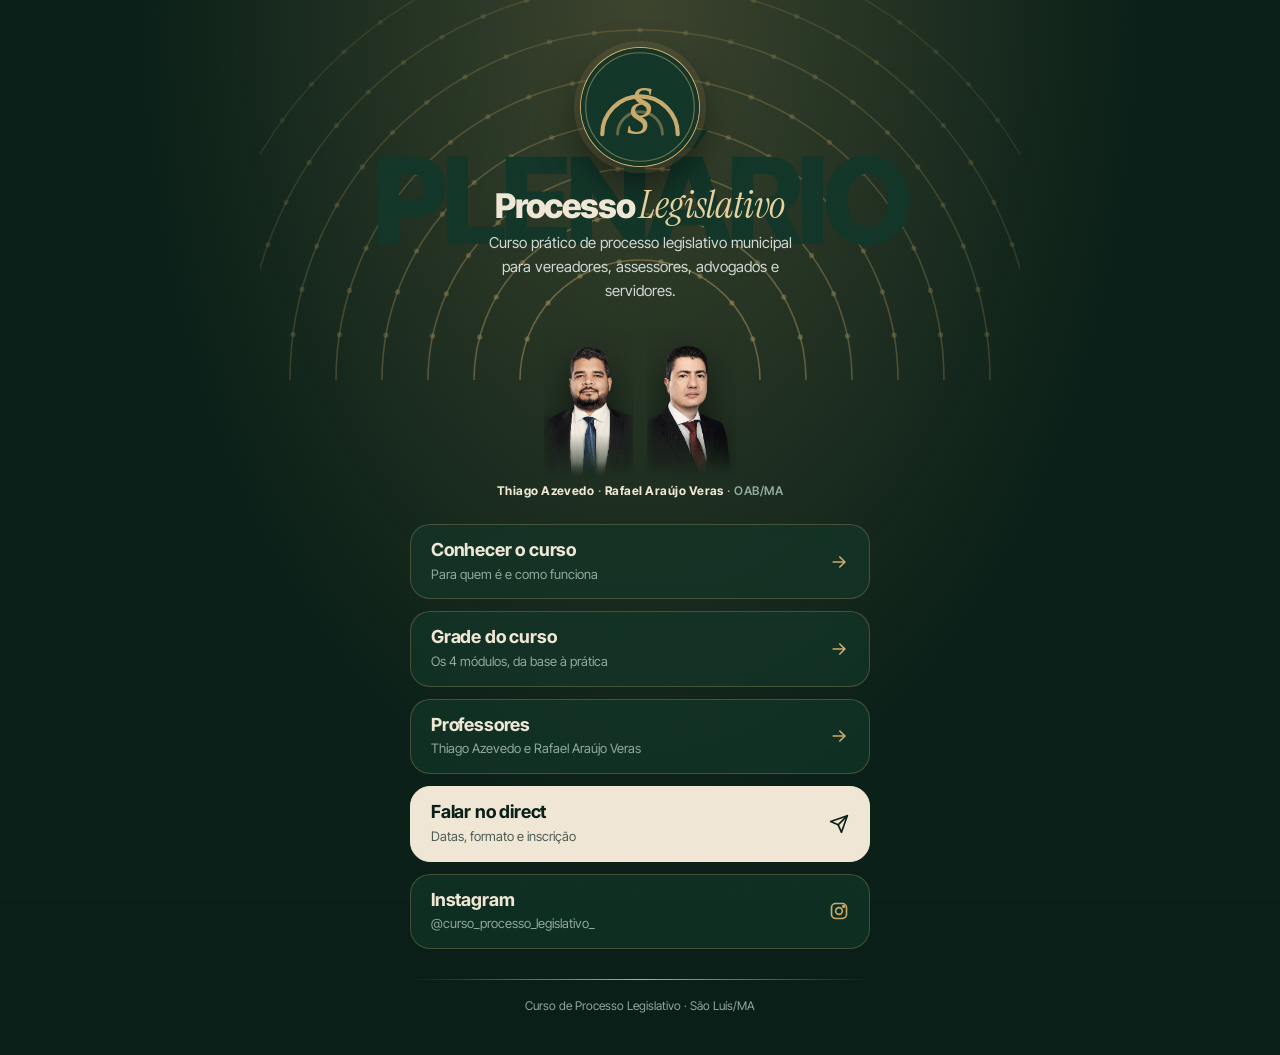
==== commit ac9d68b6: "Nome do professor: Thiago Azevedo Co-Authored-By: Claude Opus 5.5 <noreply@anthropic.com> Claude-Ses" ====
--- a/bio/index.html
+++ b/bio/index.html
@@ -30,7 +30,7 @@
  <h1 class="t">Processo <span class="it">Legislativo</span></h1>
  <p class="sub">Curso prático de processo legislativo municipal para vereadores, assessores, advogados e servidores.</p>
  <div class="duo" aria-hidden="true"><img src="/assets/tiago.webp" alt="" width="89" height="150"><img src="/assets/rafael.webp" alt="" width="89" height="150"></div>
- <div class="nm"><b>Tiago Azevedo</b> · <b>Rafael Araújo Veras</b> · OAB/MA</div>
- <nav class="links" aria-label="Links"><a class="lk li" href="/#publico"><span class="tx"><b>Conhecer o curso</b><small>Para quem é e como funciona</small></span><svg viewBox="0 0 24 24" fill="none" stroke="currentColor" stroke-width="2" stroke-linecap="round" aria-hidden="true"><path d="M5 12h14M13 6l6 6-6 6"/></svg></a><a class="lk li" href="/#grade"><span class="tx"><b>Grade do curso</b><small>Os 4 módulos, da base à prática</small></span><svg viewBox="0 0 24 24" fill="none" stroke="currentColor" stroke-width="2" stroke-linecap="round" aria-hidden="true"><path d="M5 12h14M13 6l6 6-6 6"/></svg></a><a class="lk li" href="/#professores"><span class="tx"><b>Professores</b><small>Tiago Azevedo e Rafael Araújo Veras</small></span><svg viewBox="0 0 24 24" fill="none" stroke="currentColor" stroke-width="2" stroke-linecap="round" aria-hidden="true"><path d="M5 12h14M13 6l6 6-6 6"/></svg></a><a class="lk cr" href="https://ig.me/m/curso_processo_legislativo_" target="_blank" rel="noopener"><span class="tx"><b>Falar no direct</b><small>Datas, formato e inscrição</small></span><svg viewBox="0 0 24 24" fill="none" stroke="currentColor" stroke-width="2" stroke-linecap="round" stroke-linejoin="round" aria-hidden="true"><path d="M22 2 11 13"/><path d="M22 2 15 22l-4-9-9-4 20-7z"/></svg></a><a class="lk li" href="https://instagram.com/curso_processo_legislativo_" target="_blank" rel="noopener"><span class="tx"><b>Instagram</b><small>@curso_processo_legislativo_</small></span><svg viewBox="0 0 24 24" fill="none" stroke="currentColor" stroke-width="2" aria-hidden="true"><rect x="3" y="3" width="18" height="18" rx="5"/><circle cx="12" cy="12" r="4"/><circle cx="17.5" cy="6.5" r="1" fill="currentColor"/></svg></a></nav>
+ <div class="nm"><b>Thiago Azevedo</b> · <b>Rafael Araújo Veras</b> · OAB/MA</div>
+ <nav class="links" aria-label="Links"><a class="lk li" href="/#publico"><span class="tx"><b>Conhecer o curso</b><small>Para quem é e como funciona</small></span><svg viewBox="0 0 24 24" fill="none" stroke="currentColor" stroke-width="2" stroke-linecap="round" aria-hidden="true"><path d="M5 12h14M13 6l6 6-6 6"/></svg></a><a class="lk li" href="/#grade"><span class="tx"><b>Grade do curso</b><small>Os 4 módulos, da base à prática</small></span><svg viewBox="0 0 24 24" fill="none" stroke="currentColor" stroke-width="2" stroke-linecap="round" aria-hidden="true"><path d="M5 12h14M13 6l6 6-6 6"/></svg></a><a class="lk li" href="/#professores"><span class="tx"><b>Professores</b><small>Thiago Azevedo e Rafael Araújo Veras</small></span><svg viewBox="0 0 24 24" fill="none" stroke="currentColor" stroke-width="2" stroke-linecap="round" aria-hidden="true"><path d="M5 12h14M13 6l6 6-6 6"/></svg></a><a class="lk cr" href="https://ig.me/m/curso_processo_legislativo_" target="_blank" rel="noopener"><span class="tx"><b>Falar no direct</b><small>Datas, formato e inscrição</small></span><svg viewBox="0 0 24 24" fill="none" stroke="currentColor" stroke-width="2" stroke-linecap="round" stroke-linejoin="round" aria-hidden="true"><path d="M22 2 11 13"/><path d="M22 2 15 22l-4-9-9-4 20-7z"/></svg></a><a class="lk li" href="https://instagram.com/curso_processo_legislativo_" target="_blank" rel="noopener"><span class="tx"><b>Instagram</b><small>@curso_processo_legislativo_</small></span><svg viewBox="0 0 24 24" fill="none" stroke="currentColor" stroke-width="2" aria-hidden="true"><rect x="3" y="3" width="18" height="18" rx="5"/><circle cx="12" cy="12" r="4"/><circle cx="17.5" cy="6.5" r="1" fill="currentColor"/></svg></a></nav>
  <div class="pe"><hr class="fio">Curso de Processo Legislativo · São Luís/MA</div>
 </div></main></body></html>
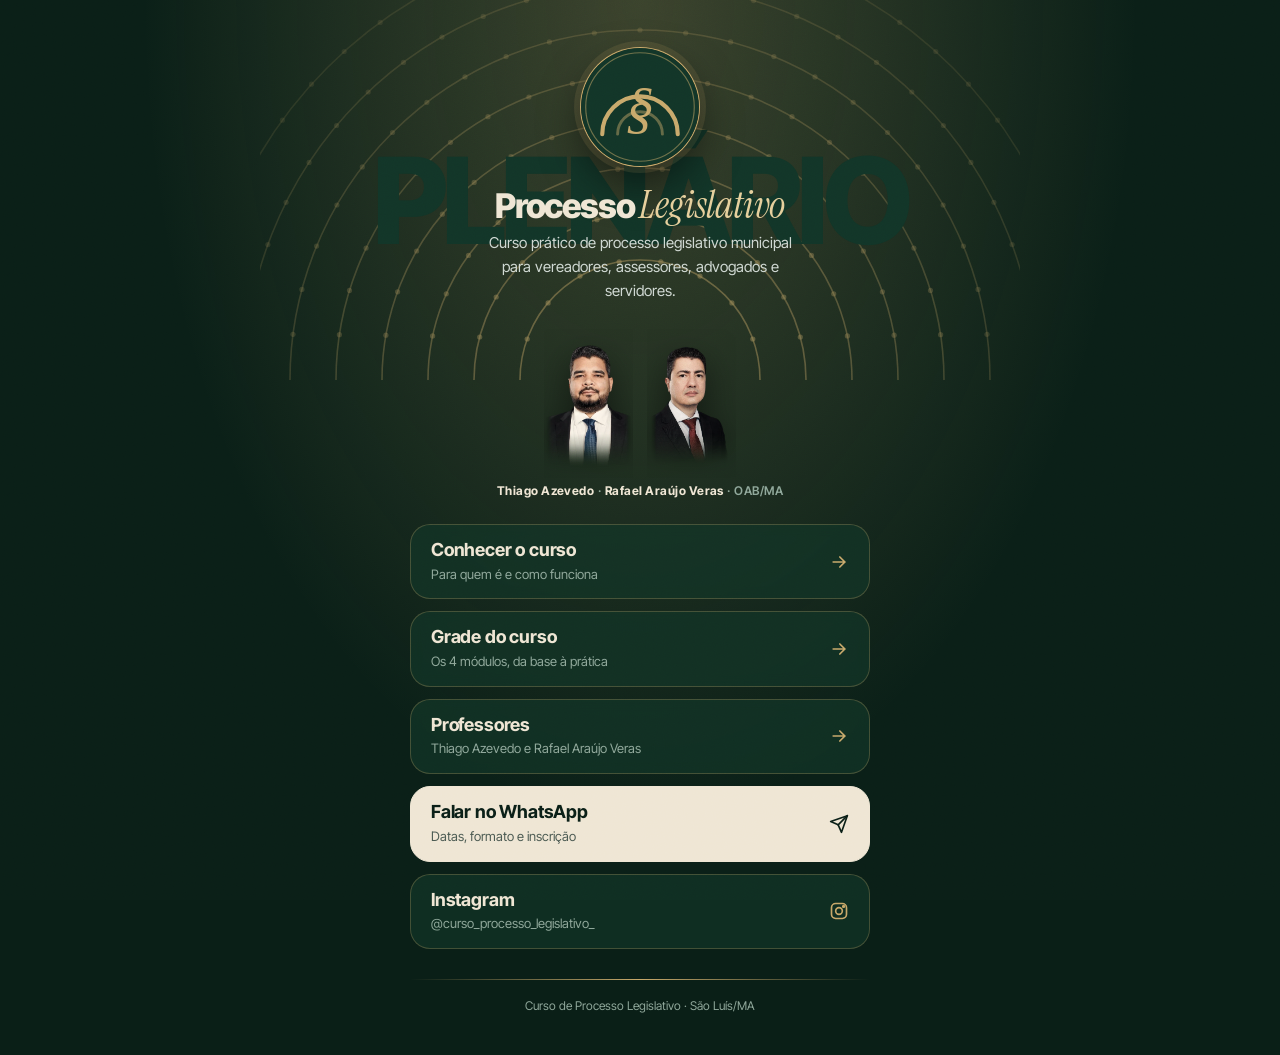
==== commit 48a213ad: "Curso: todos os botões de contato (site, bio, Legislativo em Foco) levam ao WhatsApp (98) 92005-4403" ====
--- a/bio/index.html
+++ b/bio/index.html
@@ -1,6 +1,6 @@
 <!doctype html><html lang="pt-BR"><head><meta charset="utf-8"><meta name="viewport" content="width=device-width,initial-scale=1,viewport-fit=cover">
-<title>Curso de Processo Legislativo · Links</title><meta name="description" content="Links oficiais do Curso de Processo Legislativo: conheça o curso, a grade, os professores e fale no direct."><link rel="canonical" href="https://cursoprocessolegislativo.pages.dev/bio/"><meta name="theme-color" content="#0A1F17">
-<meta property="og:type" content="website"><meta property="og:locale" content="pt_BR"><meta property="og:site_name" content="Curso de Processo Legislativo"><meta property="og:title" content="Curso de Processo Legislativo · Links"><meta property="og:description" content="Links oficiais do Curso de Processo Legislativo: conheça o curso, a grade, os professores e fale no direct."><meta property="og:url" content="https://cursoprocessolegislativo.pages.dev/bio/"><meta property="og:image" content="https://cursoprocessolegislativo.pages.dev/assets/og.jpg"><meta property="og:image:width" content="1200"><meta property="og:image:height" content="630"><meta name="twitter:card" content="summary_large_image">
+<title>Curso de Processo Legislativo · Links</title><meta name="description" content="Links oficiais do Curso de Processo Legislativo: conheça o curso, a grade, os professores e fale no WhatsApp."><link rel="canonical" href="https://cursoprocessolegislativo.pages.dev/bio/"><meta name="theme-color" content="#0A1F17">
+<meta property="og:type" content="website"><meta property="og:locale" content="pt_BR"><meta property="og:site_name" content="Curso de Processo Legislativo"><meta property="og:title" content="Curso de Processo Legislativo · Links"><meta property="og:description" content="Links oficiais do Curso de Processo Legislativo: conheça o curso, a grade, os professores e fale no WhatsApp."><meta property="og:url" content="https://cursoprocessolegislativo.pages.dev/bio/"><meta property="og:image" content="https://cursoprocessolegislativo.pages.dev/assets/og.jpg"><meta property="og:image:width" content="1200"><meta property="og:image:height" content="630"><meta name="twitter:card" content="summary_large_image">
 <script>document.documentElement.classList.add('js')</script><link rel="icon" href="/assets/simbolo.svg" type="image/svg+xml"><link rel="apple-touch-icon" href="/assets/avatar.png"><link rel="preconnect" href="https://fonts.googleapis.com"><link rel="preconnect" href="https://fonts.gstatic.com" crossorigin><link href="https://fonts.googleapis.com/css2?family=Inter+Tight:wght@400;500;600;700;800&family=Instrument+Serif:ital@0;1&display=swap" rel="stylesheet"><link rel="stylesheet" href="/assets/estilo.css"><style>
 .bio{position:relative;overflow:hidden;min-height:100svh;background:radial-gradient(ellipse at 50% 0%,rgba(200,169,107,.26),transparent 55%),var(--v);padding:48px 16px 40px}
 .bio .arcos{position:absolute;left:50%;top:-40px;transform:translateX(-50%);width:760px;max-width:none;pointer-events:none;opacity:.75}
@@ -31,6 +31,6 @@
  <p class="sub">Curso prático de processo legislativo municipal para vereadores, assessores, advogados e servidores.</p>
  <div class="duo" aria-hidden="true"><img src="/assets/tiago.webp" alt="" width="89" height="150"><img src="/assets/rafael.webp" alt="" width="89" height="150"></div>
  <div class="nm"><b>Thiago Azevedo</b> · <b>Rafael Araújo Veras</b> · OAB/MA</div>
- <nav class="links" aria-label="Links"><a class="lk li" href="/#publico"><span class="tx"><b>Conhecer o curso</b><small>Para quem é e como funciona</small></span><svg viewBox="0 0 24 24" fill="none" stroke="currentColor" stroke-width="2" stroke-linecap="round" aria-hidden="true"><path d="M5 12h14M13 6l6 6-6 6"/></svg></a><a class="lk li" href="/#grade"><span class="tx"><b>Grade do curso</b><small>Os 4 módulos, da base à prática</small></span><svg viewBox="0 0 24 24" fill="none" stroke="currentColor" stroke-width="2" stroke-linecap="round" aria-hidden="true"><path d="M5 12h14M13 6l6 6-6 6"/></svg></a><a class="lk li" href="/#professores"><span class="tx"><b>Professores</b><small>Thiago Azevedo e Rafael Araújo Veras</small></span><svg viewBox="0 0 24 24" fill="none" stroke="currentColor" stroke-width="2" stroke-linecap="round" aria-hidden="true"><path d="M5 12h14M13 6l6 6-6 6"/></svg></a><a class="lk cr" href="https://ig.me/m/curso_processo_legislativo_" target="_blank" rel="noopener"><span class="tx"><b>Falar no direct</b><small>Datas, formato e inscrição</small></span><svg viewBox="0 0 24 24" fill="none" stroke="currentColor" stroke-width="2" stroke-linecap="round" stroke-linejoin="round" aria-hidden="true"><path d="M22 2 11 13"/><path d="M22 2 15 22l-4-9-9-4 20-7z"/></svg></a><a class="lk li" href="https://instagram.com/curso_processo_legislativo_" target="_blank" rel="noopener"><span class="tx"><b>Instagram</b><small>@curso_processo_legislativo_</small></span><svg viewBox="0 0 24 24" fill="none" stroke="currentColor" stroke-width="2" aria-hidden="true"><rect x="3" y="3" width="18" height="18" rx="5"/><circle cx="12" cy="12" r="4"/><circle cx="17.5" cy="6.5" r="1" fill="currentColor"/></svg></a></nav>
+ <nav class="links" aria-label="Links"><a class="lk li" href="/#publico"><span class="tx"><b>Conhecer o curso</b><small>Para quem é e como funciona</small></span><svg viewBox="0 0 24 24" fill="none" stroke="currentColor" stroke-width="2" stroke-linecap="round" aria-hidden="true"><path d="M5 12h14M13 6l6 6-6 6"/></svg></a><a class="lk li" href="/#grade"><span class="tx"><b>Grade do curso</b><small>Os 4 módulos, da base à prática</small></span><svg viewBox="0 0 24 24" fill="none" stroke="currentColor" stroke-width="2" stroke-linecap="round" aria-hidden="true"><path d="M5 12h14M13 6l6 6-6 6"/></svg></a><a class="lk li" href="/#professores"><span class="tx"><b>Professores</b><small>Thiago Azevedo e Rafael Araújo Veras</small></span><svg viewBox="0 0 24 24" fill="none" stroke="currentColor" stroke-width="2" stroke-linecap="round" aria-hidden="true"><path d="M5 12h14M13 6l6 6-6 6"/></svg></a><a class="lk cr" href="https://wa.me/5598920054403?text=Ol%C3%A1%21%20Quero%20saber%20sobre%20o%20Curso%20de%20Processo%20Legislativo." target="_blank" rel="noopener"><span class="tx"><b>Falar no WhatsApp</b><small>Datas, formato e inscrição</small></span><svg viewBox="0 0 24 24" fill="none" stroke="currentColor" stroke-width="2" stroke-linecap="round" stroke-linejoin="round" aria-hidden="true"><path d="M22 2 11 13"/><path d="M22 2 15 22l-4-9-9-4 20-7z"/></svg></a><a class="lk li" href="https://instagram.com/curso_processo_legislativo_" target="_blank" rel="noopener"><span class="tx"><b>Instagram</b><small>@curso_processo_legislativo_</small></span><svg viewBox="0 0 24 24" fill="none" stroke="currentColor" stroke-width="2" aria-hidden="true"><rect x="3" y="3" width="18" height="18" rx="5"/><circle cx="12" cy="12" r="4"/><circle cx="17.5" cy="6.5" r="1" fill="currentColor"/></svg></a></nav>
  <div class="pe"><hr class="fio">Curso de Processo Legislativo · São Luís/MA</div>
 </div></main></body></html>
